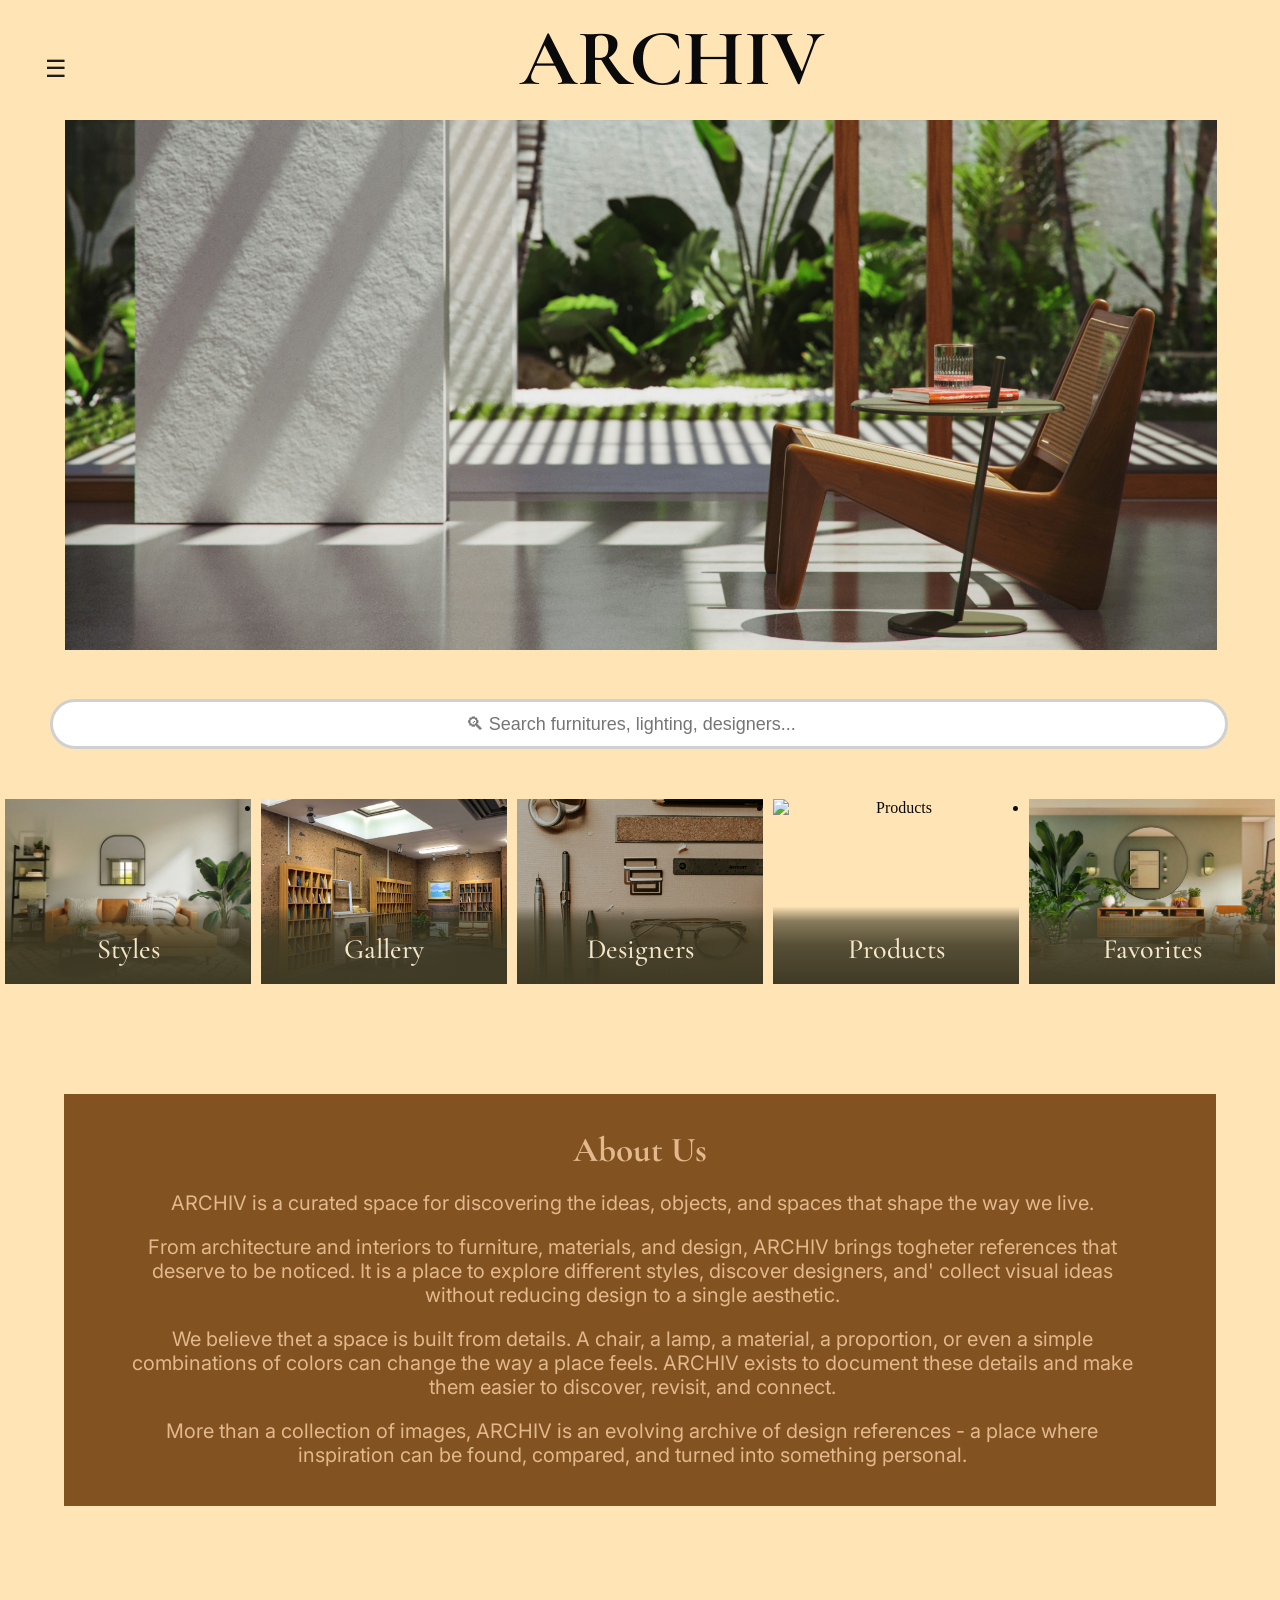
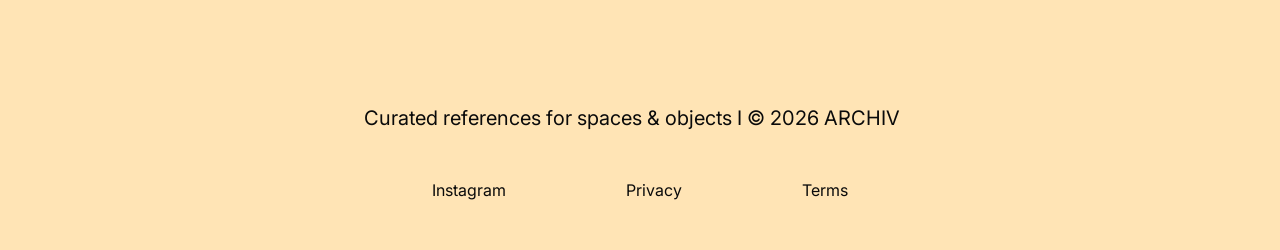
==== html/index.html @ 15e4127e "Initial commit" ====
<!DOCTYPE html>
</DOCTYPE>

<html lang="en">

<head>
    <meta charset="UTF-8">
    <meta name="viewport" content="width=device-width, initial-scale=1.0">
    <title>Archiv - Architecture & Design</title>
    <link rel="stylesheet" href="../css/style.css">
    <link rel="preconnect" href="https://fonts.googleapis.com">
    <link rel="preconnect" href="https://fonts.gstatic.com" crossorigin>
    <link
        href="https://fonts.googleapis.com/css2?family=Cormorant+Garamond:ital,wght@0,300..700;1,300..700&family=Inter:ital,opsz,wght@0,14..32,100..900;1,14..32,100..900&family=Italiana&family=Playfair+Display:ital,wght@0,400..900;1,400..900&display=swap"
        rel="stylesheet">
</head>

<body>
    <header>
        <h1>ARCHIV</h1>
        <button class="menu-button" aria-label="Open Menu">
            ☰
        </button>

        <div class="header-menu">

            <a href="index.html">Home</a>

            <div class="menu-item">
                <a href="styles.html">Styles</a>
                <button class="submenu-button" type="button">⌄</button>
            </div>
            <div class="styles-menu">
                <a href="modern-style.html">Modern</a>
                <a href="minimalist-style.html">Minimalist</a>
                <a href="classic-style.html">Classic</a>
                <a href="industrial-style.html">Industrial</a>
            </div>

            <div class="menu-item">
                <a href="gallery.html">Gallery</a>
                <button class="submenu-button" type="button">⌄</button>
            </div>
            <div class="gallery-menu">
                <a href="interiors-gallery.html">Interiors</a>
                <a href="products-gallery.html">Products</a>
            </div>

            <div class="menu-item">
                <a href="designers.html">Designers</a>
                <button class="submenu-button" type="button">⌄</button>
            </div>
            <div class="designers-menu">
                <a href="designers-alphabetical.html">Alphabetical Order</a>
                <a href="designers-country.html">By Country</a>
                <a href="designers-style.html">By Style</a>
            </div>

            <div class="menu-item">
                <a href="products.html">Products</a>
                <button class="submenu-button" type="button">⌄</button>
            </div>
            <div class="products-menu">
                <a href="products-armchairs.html">Armchairs</a>
                <a href="products-sofas.html">Sofas</a>
                <a href="products-table-lamps.html">Table Lamps</a>
                <a href="products-ceiling-lamps.html">Ceiling Lamps</a>
                <a href="products-floor-lamps.html">Floor Lamps</a>
                <a href="products-all-products.html">All in Products</a>
            </div>

            <div class="menu-item">
                <a href="favorites.html">Favorites</a>
                <button class="submenu-button" type="button">⌄</button>
            </div>
            <div class="favorites-menu">
                <a href="favorites.html">My Favorites</a>
            </div>

            <a href="#about-us" class="about-link">About Us</a>
            <a href="privacy.html">Privacy</a>
            <a href="terms.html">Terms</a>

        </div>

        <button class="profile-button" aria-label="Open Profile">O</button>
    </header>
    <main>
        <img src="../images/home-image.jpg" alt="Home Image" class="home-image">
        <input type="search" placeholder="🔍︎ Search furnitures, lighting, designers..." class="searchbar">
        <nav class="categories">
            <ul class="cards-ul">

                <li>
                    <button class="card-button" type="button">
                        <img src="../images/styles-image.jpg" alt="Styles" class="card-image">
                        <span class="card-text">Styles</span>
                    </button>

                    <div class="styles-menu">
                        <a href="modern-style.html">Modern</a>
                        <a href="minimalist-style.html">Minimalist</a>
                        <a href="classic-style.html">Classic</a>
                        <a href="industrial-style.html">Industrial</a>
                        <a href="style.html">All Styles</a>
                    </div>
                </li>

                <li>
                    <button class="card-button" type="button">
                        <img src="../images/gallery-image.jpg" alt="Gallery" class="card-image">
                        <span class="card-text">Gallery</span>
                    </button>

                    <div class="gallery-menu">
                        <a href="interiors-galley.html">Interiors</a>
                        <a href="products-gallery.html">Products</a>
                        <a href="gallery.html">Gallery</a>
                    </div>
                </li>

                <li>
                    <button class="card-button" type="button">
                        <img src="../images/designers-image.jpg" alt="Designers" class="card-image">
                        <span class="card-text">Designers</span>
                    </button>

                    <div class="designers-menu">
                        <a href="designers-alphabetical.html">Alphabetical Order</a>
                        <a href="designers-country.html">Country</a>
                        <a href="designers-styles.html">Style</a>
                        <a href="designers.html">All Designers</a>
                    </div>
                </li>

                <li>
                    <button class="card-button" type="button">
                        <img src="../images/products-image.jpg" alt="Products" class="card-image">
                        <span class="card-text">Products</span>
                    </button>

                    <div class="products-menu">
                        <a href="products-armchairs.html">Armchairs</a>
                        <a href="products-sofas.html">Sofas</a>
                        <a href="products-table-lamps.html">Table Lamps</a>
                        <a href="products-ceiling-lamps.html">Ceiling Lamps</a>
                        <a href="products-floor-lamps.html">Floor Lamps</a>
                        <a href="products.html">All Products</a>
                    </div>
                </li>

                <li>
                    <button class="card-button" type="button">
                        <img src="../images/favorites-image.jpg" alt="Favorites" class="card-image">
                        <span class="card-text">Favorites</span>
                    </button>

                    <div class="favorites-menu">
                        <a href="favorites.html">My Favorites</a>
                    </div>
                </li>

            </ul>
        </nav>

        <section id="about-us">
            <div class="about-background"></div>

            <div class="about-content">
                <h2>About Us</h2>
                <p class="p1">ARCHIV is a curated space for discovering the ideas, objects, and spaces that shape the
                    way we
                    live.</p>
                <p class="p2">From architecture and interiors to furniture, materials, and design, ARCHIV brings
                    togheter
                    references that deserve to be noticed. It is a place to explore different styles, discover
                    designers,
                    and'
                    collect visual ideas without reducing design to a single aesthetic.</p>
                <p class="p3">We believe thet a space is built from details. A chair, a lamp, a material, a proportion,
                    or
                    even
                    a simple combinations of colors can change the way a place feels. ARCHIV exists to document these
                    details
                    and make them easier to discover, revisit, and connect.</p>
                <p class="p4">More than a collection of images, ARCHIV is an evolving archive of design references - a
                    place
                    where inspiration can be found, compared, and turned into something personal.</p>
                <span class="highlight">Observe. Discover. Archive.</span>
            </div>
        </section>
        <script src="../js/script.js"></script>

    </main>

    <footer>
        <p class="final">Curated references for spaces & objects I © 2026 ARCHIV</p>
        <div class="footer-links">
            <a href="https://www.instagram.com/guidomician0/" target="_blank">Instagram</a>
            <a href="privacy.html" target="_blank">Privacy</a>
            <a href="terms.html" target="_blank">Terms</a>
        </div>
    </footer>

</body>

</html>
---- css/style.css ----
* {
  margin: 0;
  padding: 0;
  box-sizing: border-box;
}

html {
  scroll-behavior: smooth;
}

#about-us {
  scroll-margin-top: 195px;
  position: relative;
  overflow: hidden;
}

body {
  background-color: #ffe4b5;
  color: #0a0a0a;
}

header {
  color: #ffe4b5;
  background-color: #ffe4b5;
  position: sticky;
  height: 120px;
  z-index: 10;
  top: 0;
}

.header-menu {
  display: none;

  position: absolute;
  top: 90px;
  left: 40px;

  width: 220px;

  padding: 10px;

  background-color: #556b2f;

  z-index: 3;
}

.header-menu a {
  display: block;
  position: relative;

  padding: 10px;

  color: #ffe4b5;
  text-decoration: none;
}

.header-menu a:not(:last-child)::after {
  content: "";

  position: absolute;

  bottom: 0;
  left: 8px;
  right: 8px;

  height: 1px;

  background-color: #d0d0d0;
}

h1 {
  margin-left: 520px;
  top: 10px;
  font-size: 80px;
  position: absolute;
  z-index: 2;
  color: #0a0a0a;
  font-family: "Cormorant Garamond", sans-serif;
}

.menu-button {
  position: absolute;
  left: 40px;
  top: 50px;

  z-index: 4;

  color: #1c1c1c;
  background: none;
  border: none;

  font-size: 150%;

  padding: 5px;

  cursor: pointer;
}

.header-menu .about-link {
  display: block;

  padding: 12px;

  color: #ffe4b5;
  text-decoration: none;
}

.menu-item {
  display: flex;
  align-items: center;
}

.menu-item > a {
  flex: 1;
}

.submenu-button {
  padding: 10px;
  border: none;
  background: none;
  color: #ffe4b5;
  cursor: pointer;
  font-size: 18px;
  transition: transform 0.2s ease;
}

.submenu-button.open {
  transform: rotate(180deg);
}

.profile-button {
  left: 1290px;
  top: 55px;
  position: absolute;
  z-index: 2;
  color: #0a0a0a;
  background: none;
  border: none;
  font-size: 150%;
}

.home-image {
  width: 90%;
  margin-left: 65px;
  margin-right: 20px;
  height: 530px;
  object-fit: cover;
  object-position: bottom;
  position: relative;
}

.searchbar {
  height: 50px;
  width: 92%;
  margin-top: 45px;
  margin-bottom: 45px;
  margin-left: 50px;
  text-align: center;
  border-style: solid;
  border-radius: 50px;
  border-width: 3px;
  border-color: #d0d0d0;
  font-size: 18px;
}

.searchbar:focus::placeholder {
  color: transparent;
}

.categories {
  width: 100%;
}

.cards-ul {
  display: flex;
  gap: 10px;
  flex-wrap: nowrap;
  width: 100%;
  padding: 5px;
  margin: 0;
}

.cards-ul li {
  position: relative;
  flex: 1;
}

.card-button {
  position: relative;
  display: block;

  width: 100%;
  aspect-ratio: 4 / 3;

  margin-left: 0;
  padding: 0;

  border: none;

  background: none;

  cursor: pointer;

  overflow: hidden;
}

.card-image {
  display: block;

  width: 100%;
  height: 100%;

  object-fit: cover;
}

.card-button span {
  position: absolute;

  bottom: 0;
  left: 0;

  width: 100%;
  padding: 45px 10px 18px;

  box-sizing: border-box;

  color: #f5e6c8;
  font-family: "Cormorant Garamond", sans-serif;
  font-size: 28px;
  font-weight: 500;
  text-align: center;

  background: linear-gradient(
    to top,
    rgb(63, 58, 36) 0%,
    rgba(63, 58, 36, 0.878) 40%,
    rgba(63, 58, 36, 0.614) 65%,
    transparent 80%
  );
}

.styles-menu,
.gallery-menu,
.designers-menu,
.products-menu,
.favorites-menu {
  display: none;

  width: 100%;

  padding: 0 10px 10px;

  margin-top: 10px;
  margin-bottom: 10px;

  background-color: #739140;

  font-size: 16px;
}

.styles-menu a,
.gallery-menu a,
.designers-menu a,
.products-menu a,
.favorites-menu a {
  display: block;
  position: relative;

  padding: 10px;

  color: #ffe4b5;
  text-decoration: none;
}

.styles-menu a:not(:last-child)::after,
.gallery-menu a:not(:last-child)::after,
.designers-menu a:not(:last-child)::after,
.products-menu a:not(:last-child)::after,
.favorites-menu a:not(:last-child)::after {
  content: "";

  position: absolute;

  bottom: 0;
  left: 8px;
  right: 8px;

  height: 2px;

  background-color: #d0d0d0;
}

.about-background {
  position: absolute;
  top: 105px;
  bottom: 0px;
  left: 5%;
  right: 5%;
  background-color: #825221;
  z-index: 0;
}

.about-content {
  position: relative;
  z-index: 1;
  color: #e2b88d;
}

h2 {
  text-align: center;
  font-size: 35px;
  margin-top: 140px;
  font-family: "Cormorant Garamond", sans-serif;
}

p {
  text-align: center;
  max-width: 80%;
  margin-top: 20px;
  margin-left: 120px;
  margin-bottom: 50px;
  font-size: 20px;
  font-family: "Inter", sans-serif;
}

.p1,
.p2,
.p3,
.p4 {
  margin-bottom: 5px;
}

.highlight {
  font-family: "Italiana", sans-serif;
  font-weight: 850;
  font-size: 1.8em;
  top: 40px;
  left: 515px;
  position: relative;
}

footer {
  margin-top: 200px;
  text-align: center;
}

.footer-logo {
  margin-bottom: 0;
  font-size: 25px;
}

.footer-links {
  display: flex;
  justify-content: center;
  gap: 120px;
  margin-bottom: 50px;
  margin-top: 5px;
  font-family: "Inter", sans-serif;
}

a {
  color: inherit;
  text-decoration: none;
}

button {
  font: inherit;
  color: inherit;
  cursor: pointer;
}

::-webkit-scrollbar {
  width: 6px;
}

::-webkit-scrollbar-track {
  background: #ffe4b5;
}

::-webkit-scrollbar-thumb {
  background: #1c1c1c;
}

::-webkit-scrollbar-thumb:hover {
  background: #800000;
}

@media (max-width: 768px) {
}
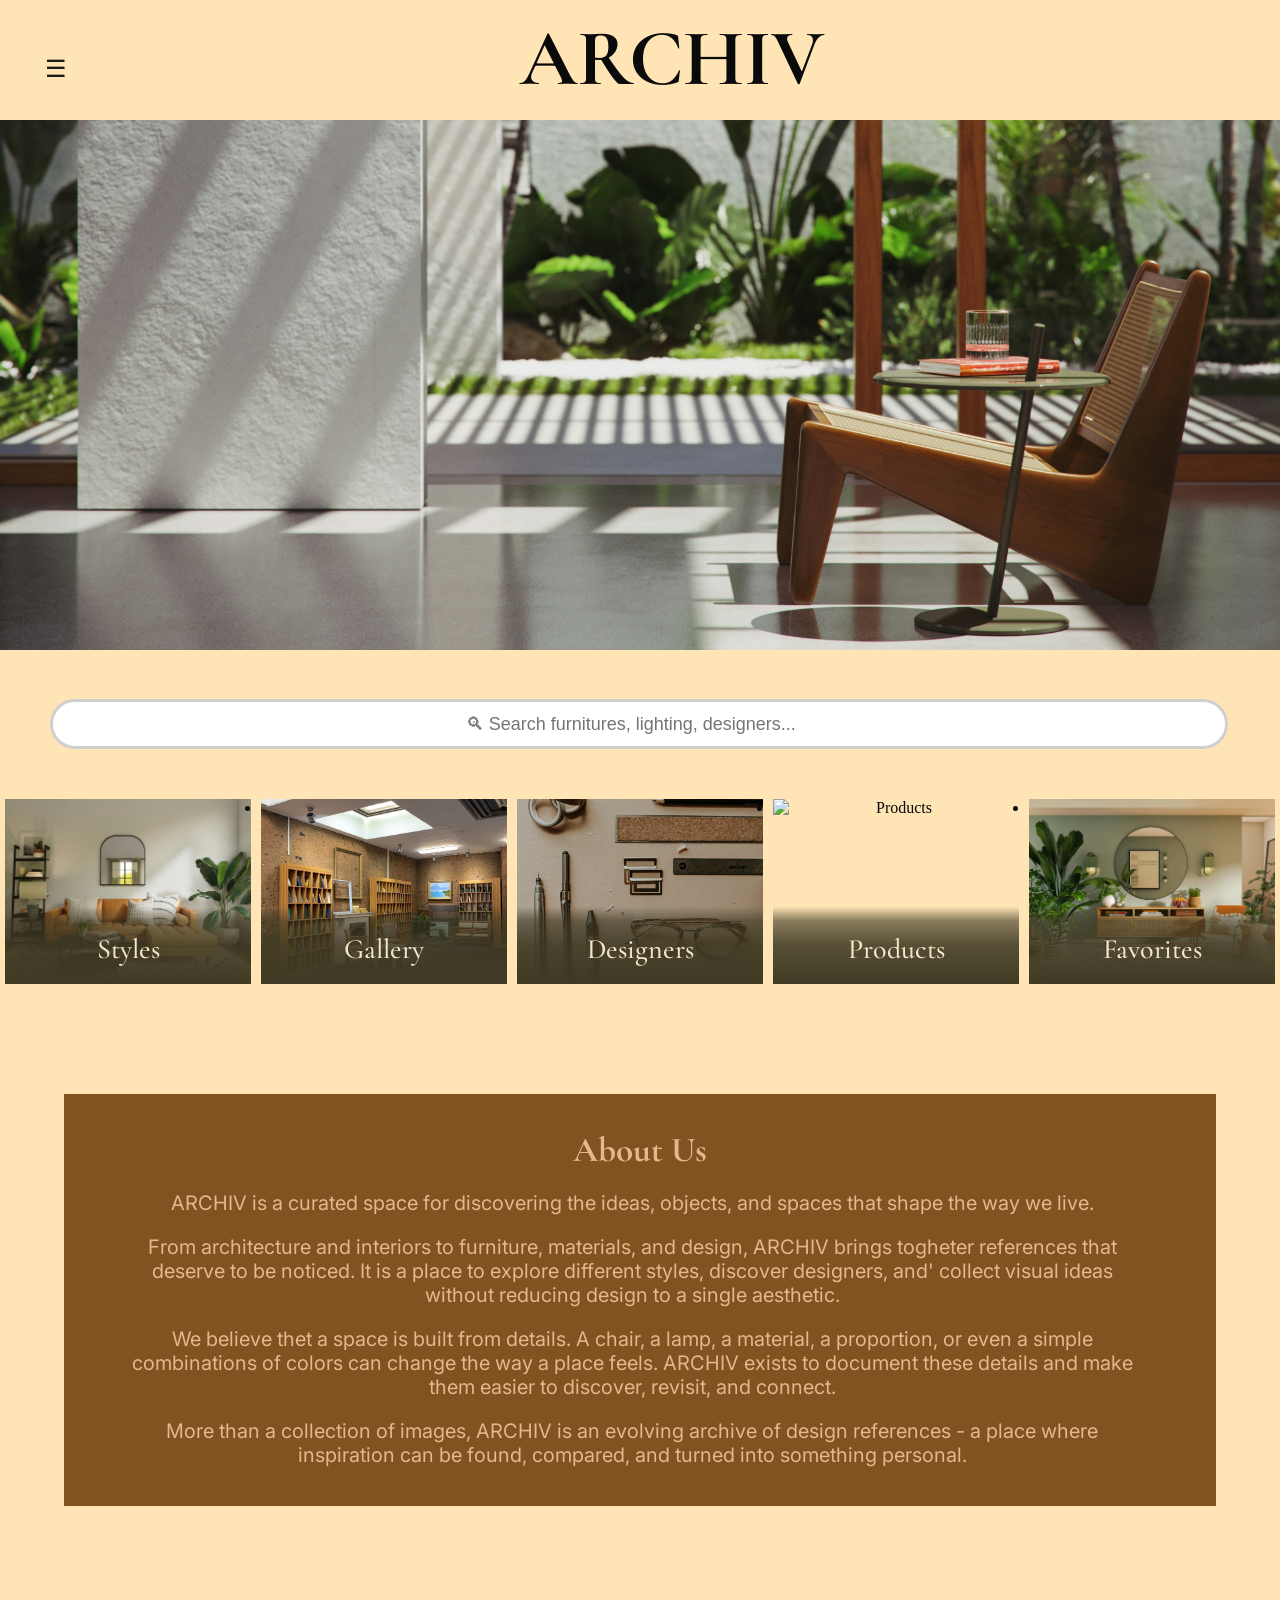
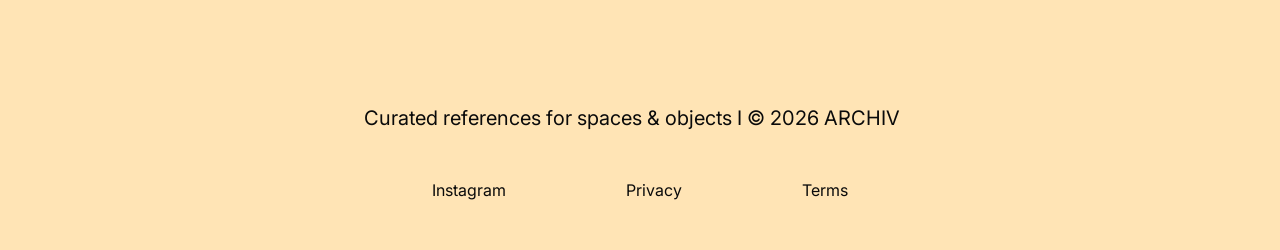
==== commit c1696467: "Pequena mudança na home" ====
--- a/html/index.html
+++ b/html/index.html
@@ -1,12 +1,11 @@
 <!DOCTYPE html>
-</DOCTYPE>
 
 <html lang="en">
 
 <head>
     <meta charset="UTF-8">
     <meta name="viewport" content="width=device-width, initial-scale=1.0">
-    <title>Archiv - Architecture & Design</title>
+    <title>ARCHIV - Architecture & Design</title>
     <link rel="stylesheet" href="../css/style.css">
     <link rel="preconnect" href="https://fonts.googleapis.com">
     <link rel="preconnect" href="https://fonts.gstatic.com" crossorigin>
@@ -27,7 +26,7 @@
             <a href="index.html">Home</a>
 
             <div class="menu-item">
-                <a href="styles.html">Styles</a>
+                <a href="styles-page.html">Styles</a>
                 <button class="submenu-button" type="button">⌄</button>
             </div>
             <div class="styles-menu">
@@ -102,7 +101,7 @@
                         <a href="minimalist-style.html">Minimalist</a>
                         <a href="classic-style.html">Classic</a>
                         <a href="industrial-style.html">Industrial</a>
-                        <a href="style.html">All Styles</a>
+                        <a href="styles-page.html">All Styles</a>
                     </div>
                 </li>
 
--- a/css/style.css
+++ b/css/style.css
@@ -140,9 +140,7 @@
 }
 
 .home-image {
-  width: 90%;
-  margin-left: 65px;
-  margin-right: 20px;
+  width: 100%;
   height: 530px;
   object-fit: cover;
   object-position: bottom;
